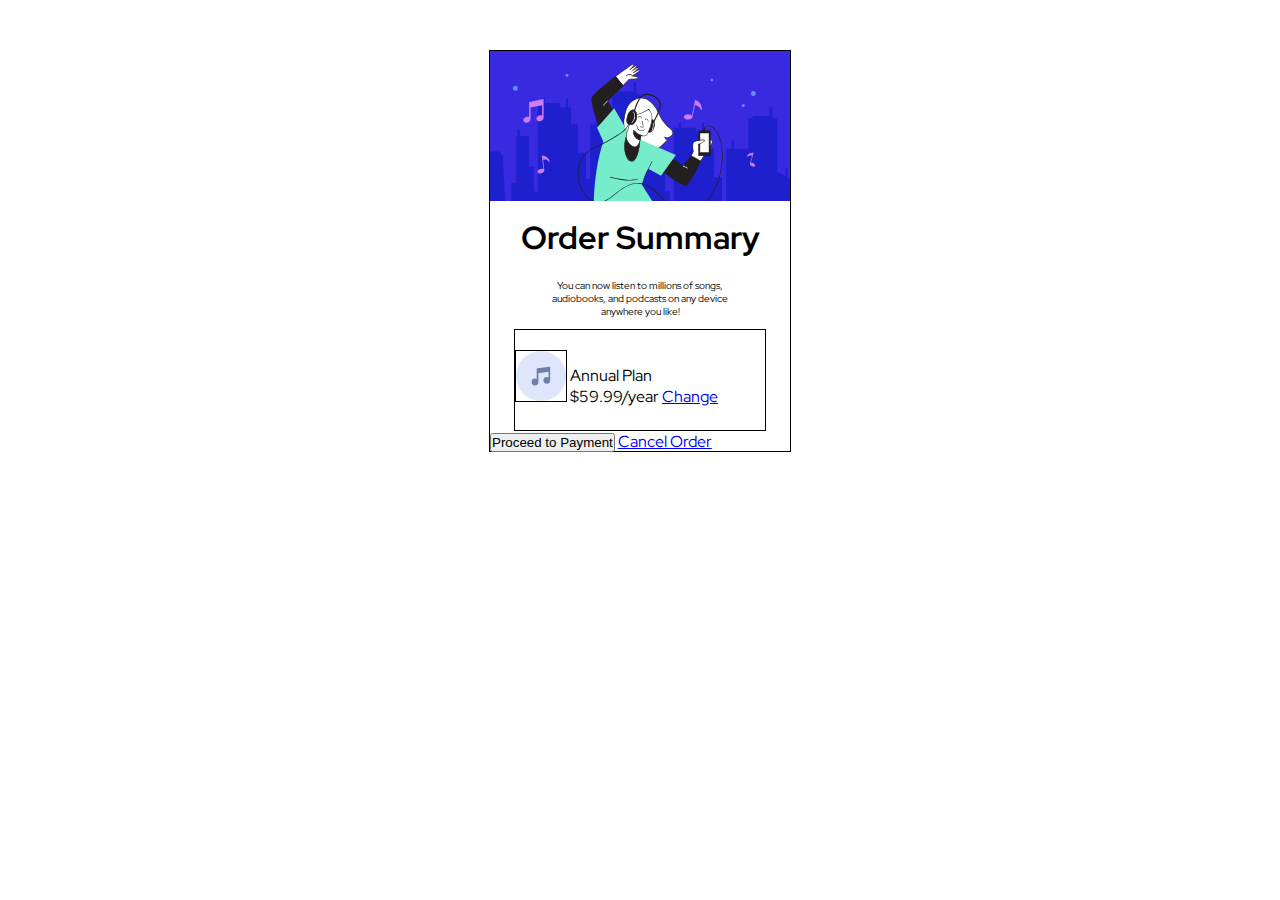
==== desafio1_frontmentor/index.html @ ffe8e810 "desafio1" ====
<!DOCTYPE html>
<html lang="en">
<head>
  <meta charset="UTF-8">
  <meta name="viewport" content="width=device-width, initial-scale=1.0"> <!-- displays site properly based on user's device -->

  <link rel="icon" type="image/png" sizes="32x32" href="./images/favicon-32x32.png">
  
  <title>Frontend Mentor | Order summary card</title>
  <!--Custom CSS-->
  <link rel="stylesheet" href="styles.css">
  <!--Font-->
  <link rel="preconnect" href="https://fonts.googleapis.com">
  <link rel="preconnect" href="https://fonts.gstatic.com" crossorigin>
  <link href="https://fonts.googleapis.com/css2?family=Red+Hat+Display:wght@500;700;900&display=swap" rel="stylesheet">
  <!-- Feel free to remove these styles or customise in your own stylesheet 👍 -->
  
</head>
<body>
  <div class="container">

    <img src="images/illustration-hero.svg" alt="Foto de la loca" class="hero">
    <h1 class="title">Order Summary</h1>
    <p class="content">You can now listen to millions of songs, audiobooks, and podcasts on any 
    device anywhere you like!</p>
  
    <div class="option"> 
      <img src="images/icon-music.svg" alt="Photo Music" class="music">
      
      <div class="container_plan">
        <p class="op1">Annual Plan</p>
        <p class="op2">$59.99/year</p>
      </div>
      
      <a href= "#" class="op3">Change</a>
      
    </div>
 
    <button>Proceed to Payment</button>
    <a href= "#">Cancel Order</a>
    
    
  </div>
  
  
  
</body>
</html>
---- desafio1_frontmentor/styles.css ----
/* font-family: 'Red Hat Display', sans-serif; */

*{
    margin: 0;
    padding: 0;

}

body {

    /* hola */
    
}
.container{
    background: white;
    margin:auto;
    width: 300px;
    height: 400px;
    margin-top: 50px;
    border: 1px solid black;
    font-family: 'Red Hat Display', sans-serif;
    
}

.hero{
    width: 300px;
    height: 150px;
}
.title { 
    margin-top: 10px;
    text-align: center;

}

.content {
    font-size: 10px;
    width: 200px;
    height: 50px;
    text-align: center;
    margin: auto;
    margin-top: 20px;
}

.option {
    margin-top: 80px;
    margin: auto;
    width: 250px;
    height: 100px;
    border: 1px solid black;


    
}

.music {
    width: 50px;
    height: 50px;
    border: 1px solid black;
    margin-top: 20px;
}

.container_plan {
    display: inline-block;

}

.op3 {
    display: inline;
    justify-content: space-between;
}
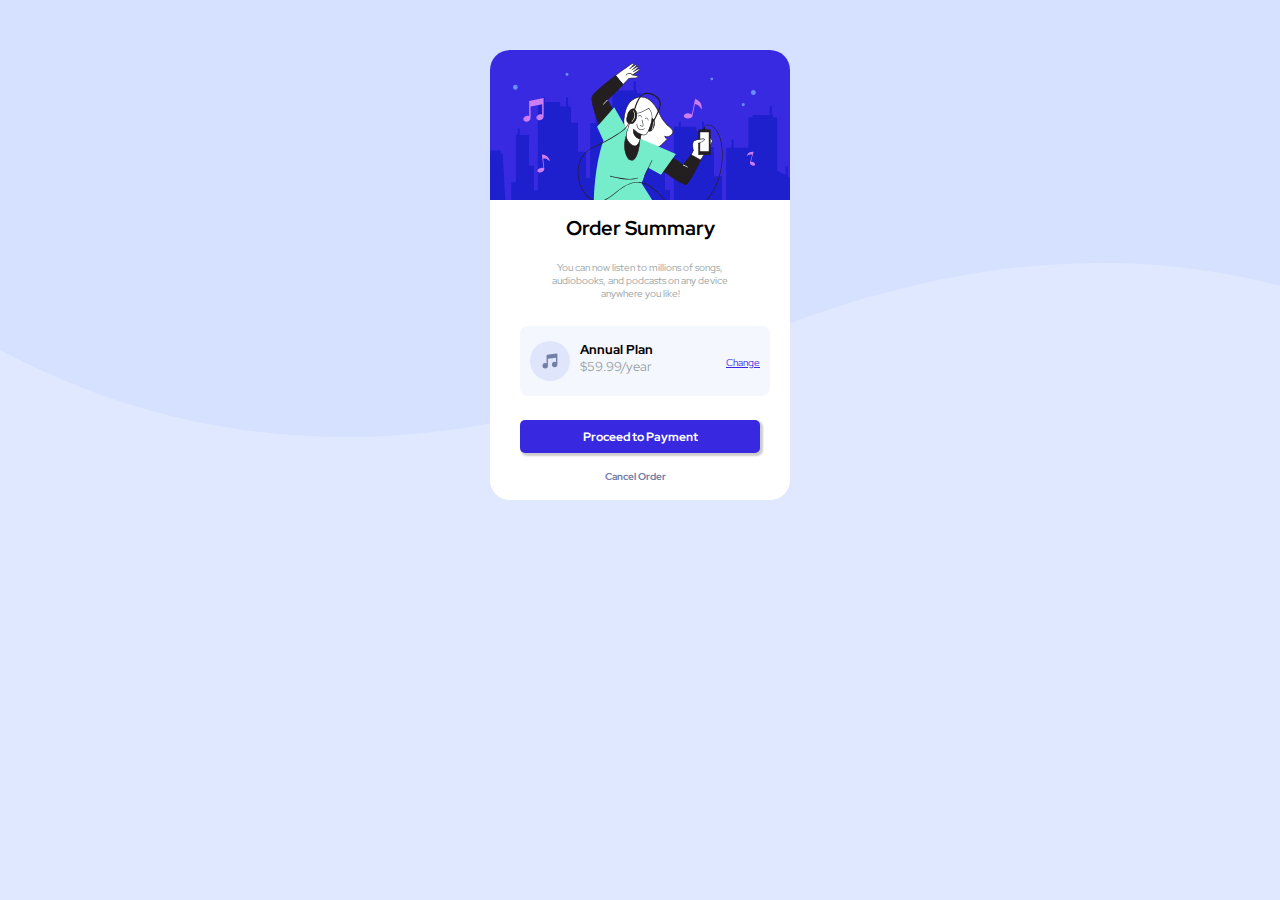
==== commit d3fb7de7: "Avance Desafio 1" ====
--- a/desafio1_frontmentor/index.html
+++ b/desafio1_frontmentor/index.html
@@ -19,25 +19,25 @@
 <body>
   <div class="container">
 
-    <img src="images/illustration-hero.svg" alt="Foto de la loca" class="hero">
-    <h1 class="title">Order Summary</h1>
-    <p class="content">You can now listen to millions of songs, audiobooks, and podcasts on any 
+    <img src="images/illustration-hero.svg" alt="Foto de la loca" class="container_picture">
+    <h1 class="container_title">Order Summary</h1>
+    <p class="container_content">You can now listen to millions of songs, audiobooks, and podcasts on any 
     device anywhere you like!</p>
   
-    <div class="option"> 
-      <img src="images/icon-music.svg" alt="Photo Music" class="music">
+    <div class="container-option"> 
+      <img src="images/icon-music.svg" alt="Photo Music" class="container-option_music">
       
-      <div class="container_plan">
-        <p class="op1">Annual Plan</p>
-        <p class="op2">$59.99/year</p>
+      <div class="container-option_plan">
+        <p class="container-option_plan_op1">Annual Plan</p>
+        <p class="container-option_plan_op2">$59.99/year</p>
       </div>
       
-      <a href= "#" class="op3">Change</a>
+      <a href= "#" class="container-option_plan_changes">Change</a>
       
     </div>
  
-    <button>Proceed to Payment</button>
-    <a href= "#">Cancel Order</a>
+    <button class="container-buttom">Proceed to Payment</button>
+    <a style="text-decoration:none" class="container-cancel" href= "#">Cancel Order</a>
     
     
   </div>
--- a/desafio1_frontmentor/styles.css
+++ b/desafio1_frontmentor/styles.css
@@ -7,7 +7,7 @@
 }
 
 body {
-
+    background: hsl(225, 100%, 94%) url(images/pattern-background-desktop.svg) no-repeat;
     /* hola */
     
 }
@@ -15,58 +15,123 @@
     background: white;
     margin:auto;
     width: 300px;
-    height: 400px;
+    height: 450px;
     margin-top: 50px;
-    border: 1px solid black;
     font-family: 'Red Hat Display', sans-serif;
-    
+    position: relative;
+    border-radius: 20px;
 }
 
-.hero{
+.container_picture{
     width: 300px;
     height: 150px;
+    border-top-left-radius: 20px;
+    border-top-right-radius: 20px;
 }
-.title { 
+.container_title { 
     margin-top: 10px;
     text-align: center;
+    font-size: 20px;
+    color: black;
 
 }
 
-.content {
+.container_content {
     font-size: 10px;
     width: 200px;
     height: 50px;
     text-align: center;
     margin: auto;
     margin-top: 20px;
+    color: #99A3A4;
+
 }
 
-.option {
-    margin-top: 80px;
-    margin: auto;
+.container-option {
+    position: absolute;
+    left: 30px;
+    top: 15px;
     width: 250px;
-    height: 100px;
-    border: 1px solid black;
+    height: 70px;
+    background-color: hsl(225, 100%, 98%);
+    border-radius: 8px;
 
 
     
 }
 
-.music {
-    width: 50px;
-    height: 50px;
-    border: 1px solid black;
-    margin-top: 20px;
+.container-option_music {
+    width: 40px;
+    height: 40px;
+    margin-top: 15px;
+    position: absolute;
+    left: 10px;
+}
+.container-option{
+    position: relative;
 }
 
-.container_plan {
+
+.container-option_plan {
     display: inline-block;
+    position: absolute;
+    top: 15px;
+    left: 60px;
+    font-family: 'Red Hat Display', sans-serif;
+    font-size: 13px;
+
+    
 
 }
 
-.op3 {
+
+
+
+.container-option_plan_changes {
     display: inline;
     justify-content: space-between;
+    position: absolute;
+    right: 10px;
+    top: 30px;
+    font-family: 'Red Hat Display', sans-serif;
+    font-size: 10px;
+    color: hsl(245, 75%, 52%);
+    
+
+}
+
+.container-option_plan_op1{
+    font-weight: 750;
+}
+
+.container-option_plan_op2{
+    color: #99A3A4;
 }
 
 
+.container-buttom{
+    background-color: hsl(245, 75%, 52%);
+    width: 240px;
+    height: 33px;
+    position: absolute;
+    color: white;
+    top: 370px;
+    left: 30px;
+    border-radius: 5px;
+    border: #9B59B6;
+    font-family: 'Red Hat Display', sans-serif;
+    font-size: 12px;
+    font-weight: 750;
+    box-shadow: 2px 2px 2px 1px rgba(0, 0, 0, 0.2);
+
+    
+}
+
+.container-cancel{
+    position: absolute;
+    top: 420px;
+    left: 115px;
+    color: hsl(224, 23%, 55%);
+    font-size: 10px;
+    font-weight: 750;
+}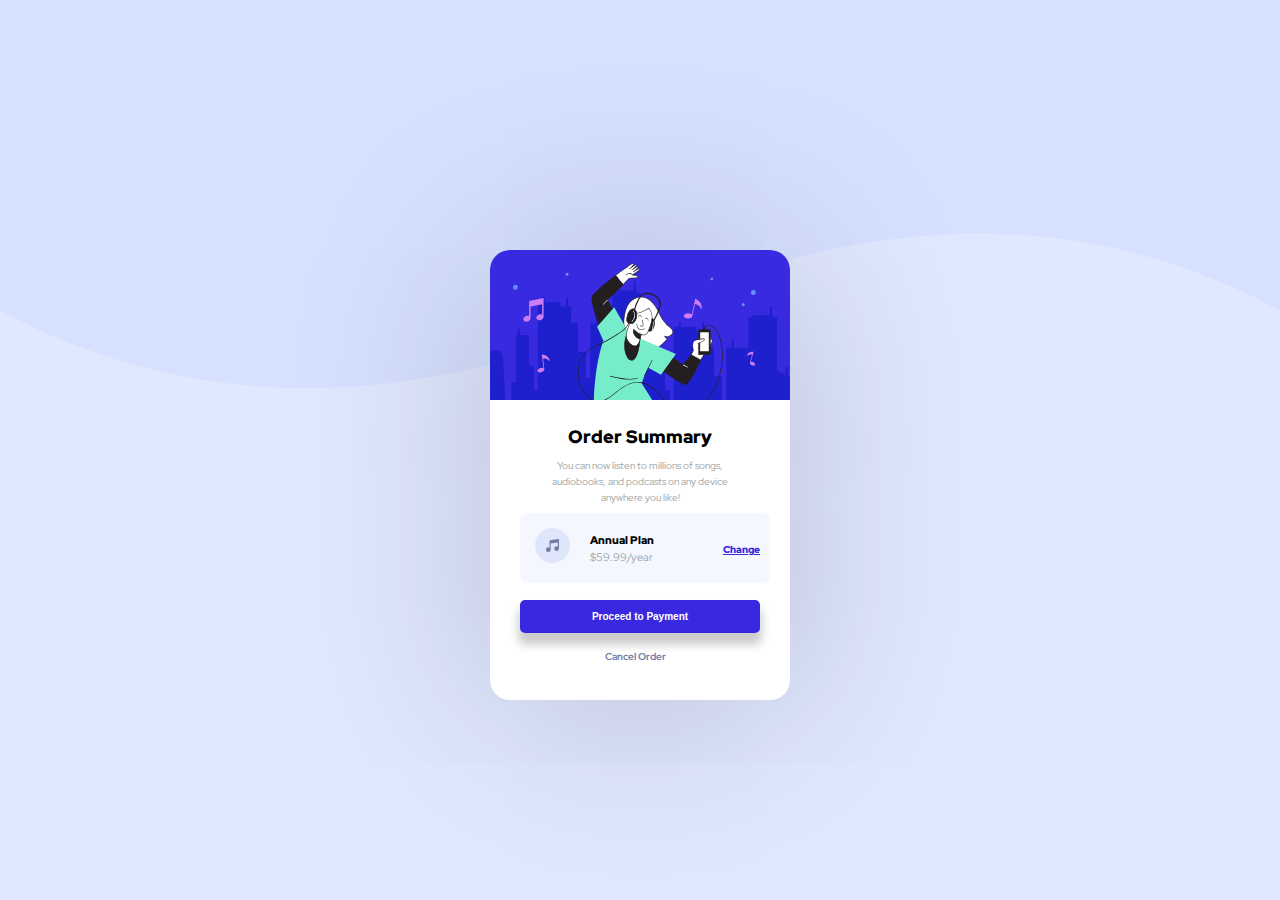
==== commit 5c91a523: "Avance_desafio2" ====
--- a/desafio1_frontmentor/index.html
+++ b/desafio1_frontmentor/index.html
@@ -17,31 +17,32 @@
   
 </head>
 <body>
-  <div class="container">
+  <main>
+    <div class="container">
 
-    <img src="images/illustration-hero.svg" alt="Foto de la loca" class="container_picture">
-    <h1 class="container_title">Order Summary</h1>
-    <p class="container_content">You can now listen to millions of songs, audiobooks, and podcasts on any 
-    device anywhere you like!</p>
-  
-    <div class="container-option"> 
-      <img src="images/icon-music.svg" alt="Photo Music" class="container-option_music">
-      
-      <div class="container-option_plan">
-        <p class="container-option_plan_op1">Annual Plan</p>
-        <p class="container-option_plan_op2">$59.99/year</p>
+      <img src="images/illustration-hero.svg" alt="Foto de la loca" class="container_picture">
+      <h1 class="container_title">Order Summary</h1>
+      <p class="container_content">You can now listen to millions of songs, audiobooks, and podcasts on any 
+      device anywhere you like!</p>
+    
+      <div class="container-option"> 
+        <img src="images/icon-music.svg" alt="Photo Music" class="container-option_music">
+        
+        <div class="container-option_plan">
+          <p class="container-option_plan_op1">Annual Plan</p>
+          <p class="container-option_plan_op2">$59.99/year</p>
+        </div>
+        
+        <a href= "#" class="container-option_plan_changes">Change</a>
+        
       </div>
       
-      <a href= "#" class="container-option_plan_changes">Change</a>
+      <button class="container-buttom" href= "#" >Proceed to Payment</button>
+      <a style="text-decoration:none" class="container-cancel" href= "#">Cancel Order</a>
+      
       
     </div>
- 
-    <button class="container-buttom">Proceed to Payment</button>
-    <a style="text-decoration:none" class="container-cancel" href= "#">Cancel Order</a>
-    
-    
-  </div>
-  
+  </main>
   
   
 </body>
--- a/desafio1_frontmentor/styles.css
+++ b/desafio1_frontmentor/styles.css
@@ -8,9 +8,16 @@
 
 body {
     background: hsl(225, 100%, 94%) url(images/pattern-background-desktop.svg) no-repeat;
-    /* hola */
-    
+    background-size: 100%;
+    display: flex;
+    justify-content: center;
+    align-items: center;
+    height: 100vh;
+    width: 100vw;
 }
+
+
+
 .container{
     background: white;
     margin:auto;
@@ -20,6 +27,7 @@
     font-family: 'Red Hat Display', sans-serif;
     position: relative;
     border-radius: 20px;
+    box-shadow: 0px 10px 200px 2px rgba(0, 0, 0, 0.2);
 }
 
 .container_picture{
@@ -28,11 +36,13 @@
     border-top-left-radius: 20px;
     border-top-right-radius: 20px;
 }
+
 .container_title { 
-    margin-top: 10px;
+    margin-top: 20px;
     text-align: center;
-    font-size: 20px;
+    font-size: 18px;
     color: black;
+    font-weight: 1000;
 
 }
 
@@ -42,50 +52,46 @@
     height: 50px;
     text-align: center;
     margin: auto;
-    margin-top: 20px;
+    margin-top: 10px;
     color: #99A3A4;
+    line-height : 16px;
 
 }
 
 .container-option {
     position: absolute;
     left: 30px;
-    top: 15px;
+    top: 5px;
     width: 250px;
     height: 70px;
     background-color: hsl(225, 100%, 98%);
     border-radius: 8px;
 
-
     
 }
 
 .container-option_music {
-    width: 40px;
-    height: 40px;
+    width: 35px;
+    height: 35px;
     margin-top: 15px;
     position: absolute;
-    left: 10px;
+    left: 15px;
 }
+
 .container-option{
     position: relative;
 }
 
-
 .container-option_plan {
     display: inline-block;
     position: absolute;
-    top: 15px;
-    left: 60px;
-    font-family: 'Red Hat Display', sans-serif;
-    font-size: 13px;
+    top: 20px;
+    left: 70px;
+    font-size: 11px;
 
     
 
 }
-
-
-
 
 .container-option_plan_changes {
     display: inline;
@@ -96,18 +102,19 @@
     font-family: 'Red Hat Display', sans-serif;
     font-size: 10px;
     color: hsl(245, 75%, 52%);
-    
+    font-weight: 900;
 
 }
 
 .container-option_plan_op1{
-    font-weight: 750;
+    font-weight: 1000;
+    
 }
 
 .container-option_plan_op2{
     color: #99A3A4;
+    margin-top: 3px;
 }
-
 
 .container-buttom{
     background-color: hsl(245, 75%, 52%);
@@ -115,23 +122,26 @@
     height: 33px;
     position: absolute;
     color: white;
-    top: 370px;
+    top: 350px;
     left: 30px;
     border-radius: 5px;
     border: #9B59B6;
-    font-family: 'Red Hat Display', sans-serif;
-    font-size: 12px;
+    font-size: 10px;
     font-weight: 750;
-    box-shadow: 2px 2px 2px 1px rgba(0, 0, 0, 0.2);
-
+    box-shadow: 0px 10px 10px 2px rgba(0, 0, 0, 0.2);
+    cursor: pointer;
     
 }
 
 .container-cancel{
     position: absolute;
-    top: 420px;
+    top: 400px;
     left: 115px;
     color: hsl(224, 23%, 55%);
     font-size: 10px;
     font-weight: 750;
+}
+
+.container-buttom:hover {
+    background-color: hsl(245, 75%, 65%);
 }